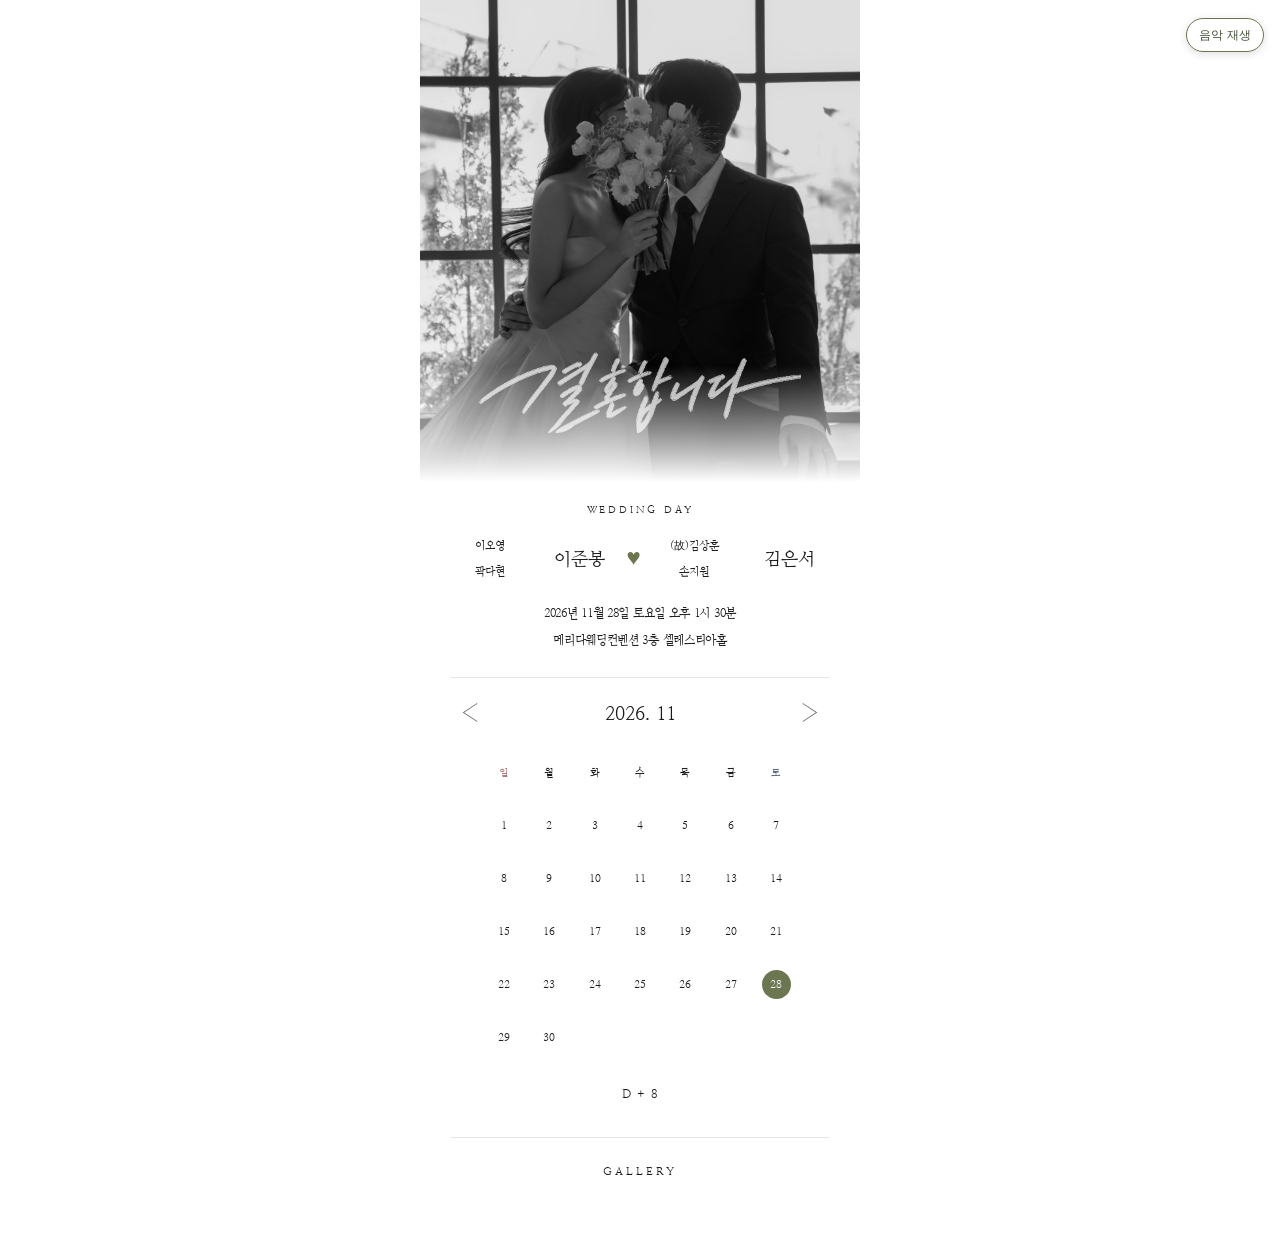
==== bride/index.html @ 36a03514 "bride: add separate company invitation bride/index.html" ====
<!DOCTYPE html>

<html lang="ko"><head><base href="../"/><meta charset="utf-8"/><meta content="width=device-width, initial-scale=1" name="viewport"/><title>이준봉 ♥ 김은서 결혼식</title><meta name="description" content="2026년 11월 28일 오후 1시 30분, 메리다웨딩컨벤션 3층 셀레스티아홀"/><meta property="og:type" content="website"/><meta property="og:locale" content="ko_KR"/><meta property="og:site_name" content="모바일 청첩장"/><meta property="og:title" content="이준봉 ♥ 김은서 결혼식"/><meta property="og:description" content="2026년 11월 28일 토요일 오후 1시 30분 · 메리다웨딩컨벤션 3층 셀레스티아홀"/><meta property="og:url" content="https://ljdalbong.github.io/wedding_qr_url/bride/"/><meta property="og:image" content="https://ljdalbong.github.io/wedding_qr_url/assets/social-cover.jpg?v=597efcd11cab"/><meta property="og:image:width" content="1200"/><meta property="og:image:height" content="630"/><meta name="twitter:card" content="summary_large_image"/><meta name="twitter:title" content="이준봉 ♥ 김은서 결혼식"/><meta name="twitter:image" content="https://ljdalbong.github.io/wedding_qr_url/assets/social-cover.jpg?v=597efcd11cab"/><style></style><link href="styles.css" rel="stylesheet"/><style> .calendar-chooser{width:100%;margin:0 auto;text-align:center}.calendar-chooser summary{list-style:none;cursor:pointer;user-select:none}.calendar-chooser summary::-webkit-details-marker{display:none}.calendar-chooser[open] summary{border-color:#999}.native-choice-panel{position:relative;z-index:5;width:min(100%,340px);margin:11px auto 0;background:#fff;border:1px solid #e9e9e9;border-radius:15px;padding:14px;box-shadow:0 8px 22px #0001}.native-choice-panel .popup-head{display:block;font-size:14px}.native-choice-panel .popup-close-hint{display:block;margin:3px 0 7px;font:10px/1.5 system-ui,sans-serif;color:#777}.native-choice-panel .calendar-choice{box-sizing:border-box}.native-choice-panel .choice-icon{flex:none}.calendar-chooser:not([open]) .native-choice-panel{display:none}</style><style>.native-choice-panel .choice-detail>summary{list-style:none;cursor:pointer}.native-choice-panel .choice-detail>summary::-webkit-details-marker{display:none}.native-choice-panel .choice-detail[open]>summary{border-color:#888}.choice-icon .brand-icon{width:23px;height:23px;display:block}.choice-expansion{text-align:left;font:12px/1.7 system-ui,sans-serif;color:#555;border:1px solid #ededed;border-radius:10px;padding:12px;margin:-1px 0 8px}.choice-expansion p{margin:0 0 10px}.event-fallback{border-left:2px solid #333;padding:6px 10px;margin:10px 0;background:#fafafa}.event-fallback p{margin:4px 0 0}.file-link{display:block;padding:10px;border:1px solid #ddd;border-radius:8px;text-decoration:none;color:#222;margin:7px 0;font-size:12px}.file-note{margin:11px 0 0;color:#777;font:10px/1.5 system-ui,sans-serif}.calendar-chooser summary{list-style:none}</style><style>.location{padding-bottom:34px}.map-outer{width:min(100%,340px);margin:15px auto 0}.map-frame{width:100%;aspect-ratio:1;position:relative;background:#f2f2f2;border:1px solid #e5e5e5;border-radius:8px;overflow:hidden}.map-frame iframe{width:100%;height:100%;border:0;position:relative;z-index:1}.map-fallback{position:absolute;inset:0;display:flex;align-items:center;justify-content:center;flex-direction:column;gap:9px;font:12px/1.5 system-ui,sans-serif;color:#555;z-index:0}.map-fallback strong{font-size:14px}.map-credit{font:9px/1.6 system-ui,sans-serif;color:#888;text-align:right;margin:4px 0 8px}.map-apps{display:flex;justify-content:space-around;gap:5px}.map-apps>a{display:flex;flex-direction:column;align-items:center;gap:7px;color:#333;text-decoration:none;min-width:74px;font-family:WeddingSerif,"Nanum Myeongjo",serif;font-size:11px;line-height:1.4;letter-spacing:0}.map-app-icon{width:45px;height:45px;border-radius:50%;border:1px solid #dcdcdc;display:grid;place-items:center;background:white;color:#222}.map-apps svg{display:block}.tmap-fallback-note{font-family:WeddingSerif,"Nanum Myeongjo",serif;font-size:10px;line-height:1.6;color:#777;margin:12px 0 0;text-align:center}.tmap-fallback-note a{color:inherit;text-decoration:underline}@media(min-width:441px){.map-outer{width:340px}}</style><style>
.gallery-section{padding:18px 0 23px;text-align:center;overflow:hidden}.gallery-section h2{font-size:11px;letter-spacing:.28em;font-weight:400;margin:0 0 17px}.gallery-area{position:relative;--gallery-slide-width:min(82%,308px)}.gallery-track{display:flex;overflow-x:auto;scroll-snap-type:x mandatory;-webkit-overflow-scrolling:touch;scrollbar-width:none;gap:12px;padding-inline:calc((100% - var(--gallery-slide-width))/2);scroll-padding-inline:calc((100% - var(--gallery-slide-width))/2);touch-action:pan-x pan-y;overscroll-behavior-x:contain;scroll-behavior:smooth}.gallery-track::-webkit-scrollbar{display:none}.gallery-slide{flex:0 0 var(--gallery-slide-width);margin:0;scroll-snap-align:center;scroll-snap-stop:always;aspect-ratio:3/4;background:#f4f4f4;overflow:hidden;border-radius:4px}.gallery-slide img{width:100%;height:100%;object-fit:cover;display:block}.gallery-nav{position:absolute;top:50%;transform:translateY(-50%);width:36px;height:36px;border:0;display:grid;place-items:center;background:#fff;border-radius:50%;box-shadow:0 1px 8px #0002;font:26px/1 Georgia,serif;color:#252525;cursor:pointer;z-index:2}.gallery-nav.prev{left:14px}.gallery-nav.next{right:14px}.gallery-nav:disabled{opacity:.35;cursor:default}.gallery-dots{display:flex;justify-content:center;gap:9px;margin:11px auto 0}.gallery-dot{width:7px;height:7px;border-radius:50%;background:#d3d3d3}.gallery-dot.is-active{background:#222}.gallery-empty{font-size:12px;color:#777}@media(max-width:360px){.gallery-area{--gallery-slide-width:min(84%,292px)}.gallery-nav{width:34px;height:34px}}
</style><style>.gallery-track{--new-width:min(82%,340px);gap:12px;padding-inline:calc((100% - var(--new-width))/2);scroll-padding-inline:calc((100% - var(--new-width))/2);scroll-snap-type:x mandatory;overscroll-behavior-x:contain;scroll-behavior:smooth}.gallery-slide{position:relative;flex:0 0 var(--new-width);scroll-snap-align:center;scroll-snap-stop:always}.gallery-arrow{position:absolute;top:50%;transform:translateY(-50%);width:38px;height:38px;background:#fff;color:#222;border-radius:50%;display:grid;place-items:center;z-index:3;box-shadow:0 2px 8px #0002;text-decoration:none;font:26px/1 Georgia,serif}.gallery-prev{left:10px}.gallery-next{right:10px}.gallery-dot{display:block}.gallery-arrow:focus-visible,.gallery-dot:focus-visible{outline:2px solid #222;outline-offset:2px}@media(max-width:360px){.gallery-track{--new-width:84%}}
.contribution{padding:19px 23px 30px;text-align:center}.contribution-toggle{display:flex;align-items:center;justify-content:center;list-style:none;min-height:43px;border:1px solid #ddd;border-radius:24px;font-size:12px;cursor:pointer}.contribution-toggle::-webkit-details-marker{display:none}.contribution-panel{margin-top:12px;border:1px solid #eee;border-radius:11px;padding:13px}.account-side h3{background:#f6f6f6;margin:8px 0;padding:8px;font-size:12px;font-weight:400}.account-row{display:flex;text-align:left;align-items:center;gap:10px;padding:10px 0;border-bottom:1px solid #eee}.account-text{flex:1;min-width:0;overflow-wrap:anywhere;display:flex;flex-direction:column;font-size:11px;gap:5px}.copy-account{font-family:inherit;border:1px solid #ddd;background:#fff;border-radius:14px;padding:7px;min-width:48px;font-size:11px}.copy-account:disabled{opacity:.35}.contribution-note{font-size:10px;color:#555;line-height:1.8}.copy-status{font-size:11px;color:#555}</style><style>
/* P13: fixed 1:1 square independent of iframe intrinsic size */
.map-outer{width:min(100%,340px);margin-inline:auto}
.map-frame{position:relative!important;width:100%!important;height:auto!important;aspect-ratio:1/1!important;min-height:0!important;max-height:none!important;overflow:hidden!important}
.map-frame iframe,.map-frame .map-fallback{position:absolute!important;inset:0!important;width:100%!important;height:100%!important}
.tmap-fallback-note{display:none!important}
/* P15: native radio-state carousel, no JavaScript required for arrow taps */
.gallery-section{overflow:hidden}.gallery-area{position:relative;overflow:hidden;width:100%;--slide-width:min(82vw,340px);--slide-gap:12px}
.gallery-track{display:flex!important;gap:var(--slide-gap)!important;overflow:visible!important;padding:0 calc((100% - var(--slide-width))/2)!important;scroll-behavior:auto!important;scroll-snap-type:none!important;transform:translateX(0);transition:transform .26s ease;will-change:transform;touch-action:pan-y}
.gallery-slide{flex:0 0 var(--slide-width)!important;width:var(--slide-width)!important;aspect-ratio:3/4;position:relative;scroll-snap-align:none!important;overflow:hidden;border-radius:4px;margin:0}
.gallery-slide img{width:100%;height:100%;display:block;object-fit:cover}
.gallery-radio{position:absolute;opacity:0;pointer-events:none;width:1px;height:1px}
#gallery-select-2:checked~.gallery-area .gallery-track{transform:translateX(calc(-1 * (var(--slide-width) + var(--slide-gap))))}
#gallery-select-3:checked~.gallery-area .gallery-track{transform:translateX(calc(-2 * (var(--slide-width) + var(--slide-gap))))}
.gallery-arrow{position:absolute!important;top:50%;transform:translateY(-50%);width:38px;height:38px;background:#fff;color:#222;border-radius:50%;display:grid;place-items:center;z-index:5;box-shadow:0 2px 8px #0002;text-decoration:none;font:26px/1 Georgia,serif;cursor:pointer;user-select:none;-webkit-tap-highlight-color:transparent}
.gallery-arrow.gallery-prev{left:9px}.gallery-arrow.gallery-next{right:9px}
.gallery-dots{display:flex;gap:9px;justify-content:center;margin:11px auto 0}
.gallery-dot{width:8px;height:8px;border-radius:50%;background:#d4d4d4;cursor:pointer;display:block}
#gallery-select-1:checked~.gallery-dots label[for="gallery-select-1"],#gallery-select-2:checked~.gallery-dots label[for="gallery-select-2"],#gallery-select-3:checked~.gallery-dots label[for="gallery-select-3"]{background:#222}
@media(max-width:360px){.gallery-area{--slide-width:84vw}.gallery-arrow{width:34px;height:34px}}
</style><style>
/* P09 calendar: no vertically compressed cells; preserve seven columns and date order. */
.calendar-section{padding:15px 9% 18px}
.calendar-grid{width:min(100%,318px);aspect-ratio:1/1;margin-inline:auto;display:grid;grid-template-columns:repeat(7,minmax(0,1fr));grid-template-rows:repeat(6,minmax(0,1fr));row-gap:0;align-items:stretch}
.calendar-grid .weekday{height:100%;display:grid;place-items:center;padding:0;font-size:10px}
.calendar-grid .day{height:100%;min-height:0;display:grid;place-items:center;font-size:11px}
.calendar-grid .wedding-date{height:29px;width:29px;min-height:29px;align-self:center;justify-self:center}
/* P13 map: use intrinsic aspect ratio of square wrapper; iframe never establishes height. */
.map-outer{width:min(100%,340px)}
.map-frame{width:100%!important;aspect-ratio:1/1!important;height:auto!important;position:relative!important;overflow:hidden!important}
.map-frame>iframe,.map-frame>.map-fallback{position:absolute!important;inset:0!important;width:100%!important;height:100%!important;box-sizing:border-box!important}
/* P15: native touch scrolling + scroll snap, not transformed radio state. */
.gallery-section{overflow:hidden}
.gallery-area{--gallery-size:min(82vw,340px);position:relative;overflow:hidden;width:100%;}
.gallery-track{display:flex!important;flex-wrap:nowrap!important;gap:12px!important;box-sizing:border-box!important;overflow-x:auto!important;overflow-y:hidden!important;scroll-snap-type:x mandatory!important;scroll-padding-inline:calc((100% - var(--gallery-size))/2)!important;padding:0 calc((100% - var(--gallery-size))/2)!important;transform:none!important;transition:none!important;scroll-behavior:smooth!important;touch-action:pan-x pan-y!important;overscroll-behavior-x:contain;-webkit-overflow-scrolling:touch;scrollbar-width:none;}
.gallery-track::-webkit-scrollbar{display:none}
.gallery-slide{flex:0 0 var(--gallery-size)!important;width:var(--gallery-size)!important;min-width:0!important;position:relative!important;aspect-ratio:3/4!important;margin:0!important;scroll-snap-align:center!important;scroll-snap-stop:always!important;overflow:hidden!important;border-radius:4px}
.gallery-slide img{display:block;width:100%;height:100%;object-fit:cover;pointer-events:none}
.gallery-arrow{position:absolute!important;top:50%!important;transform:translateY(-50%)!important;width:38px;height:38px;background:white;color:#222;border-radius:50%;display:grid;place-items:center;z-index:4;text-decoration:none;box-shadow:0 2px 8px #0003;cursor:pointer;font:26px/1 Georgia,serif;touch-action:manipulation}
.gallery-arrow.gallery-prev{left:10px!important}
.gallery-arrow.gallery-next{right:10px!important}
.gallery-dots{display:flex;justify-content:center;gap:9px;margin:11px auto 0}
.gallery-dot{display:block;width:8px;height:8px;border-radius:50%;background:#d3d3d3}
.gallery-dot.is-active{background:#222}
.gallery-radio{display:none!important}
@media(max-width:360px){.gallery-area{--gallery-size:84vw}.gallery-arrow{width:34px;height:34px}}
</style><style>
/* P15: user explicitly removed gallery arrow controls */
.gallery-arrow,.gallery-nav{display:none!important}
.gallery-track{display:flex!important;overflow-x:auto!important;overflow-y:hidden!important;scroll-snap-type:x mandatory!important;scroll-behavior:smooth!important;overscroll-behavior-x:contain;touch-action:pan-x pan-y!important;transform:none!important;transition:none!important;gap:12px!important;--gallery-width:min(82%,340px);padding-inline:calc((100% - var(--gallery-width))/2)!important;scroll-padding-inline:calc((100% - var(--gallery-width))/2)!important}
.gallery-slide{position:relative;flex:0 0 var(--gallery-width)!important;width:var(--gallery-width)!important;scroll-snap-align:center!important;scroll-snap-stop:always!important;aspect-ratio:3/4}
.gallery-slide img{width:100%;height:100%;object-fit:cover}
/* P17/18: approved gift icon, bride/groom mutually exclusive tab */
.contribution-toggle{gap:12px;font-family:WeddingSerif,"Nanum Myeongjo",serif}
.gift-icon{flex:none;display:inline-block;vertical-align:middle}
.contribution-tabs{display:flex;width:100%;border-bottom:1px solid #ededed;background:#fafafa;margin:0 0 9px}
.contribution-tab{width:50%;border:0;border-bottom:2px solid transparent;border-radius:0;background:transparent;min-height:39px;color:#777;cursor:pointer;font:12px/1.4 WeddingSerif,"Nanum Myeongjo",serif}
.contribution-tab[aria-selected="true"]{color:#222;background:#fff;border-bottom-color:#333}
.contribution-tabpanel[hidden]{display:none!important}
.contribution-tabpanel{min-width:0}
.contribution-panel{padding:12px 13px 16px}
.account-side h3{display:none}
.account-row:last-child{border-bottom:none}
.contribution-tab:focus-visible{outline:2px solid #333;outline-offset:-2px}
</style><style>
/* P18: iPhone local HTML safe — radio/label tabs, no JavaScript dependency. */
.contribution-panel .account-choice{position:absolute;width:1px;height:1px;opacity:0;clip-path:inset(50%);overflow:hidden}
.contribution-tabs .contribution-tab{display:flex;align-items:center;justify-content:center;width:50%;min-height:39px;cursor:pointer;user-select:none;-webkit-tap-highlight-color:transparent;font:12px/1.4 WeddingSerif,"Nanum Myeongjo",serif;color:#777;border-bottom:2px solid transparent}
#account-groom:checked~.contribution-tabs label[for="account-groom"],#account-bride:checked~.contribution-tabs label[for="account-bride"]{color:#222;background:#fff;border-bottom-color:#333}
.contribution-panel>.contribution-tabpanel{display:none!important}
#account-groom:checked~#panel-groom,#account-bride:checked~#panel-bride{display:block!important}
#account-groom:focus-visible~.contribution-tabs label[for="account-groom"],#account-bride:focus-visible~.contribution-tabs label[for="account-bride"]{outline:2px solid #333;outline-offset:-2px}
</style><style id="requested-layout-fix">
/* Requested account rows: bank (5 Hangul chars) | number on row 1, holder on row 2. */
.account-row .account-text{display:flex;flex-direction:column;gap:5px;flex:1;min-width:0;overflow-wrap:normal;text-align:left}
.account-row .account-first-line{display:flex;align-items:baseline;gap:9px;min-width:0;width:100%;font-size:11px;line-height:1.6}
.account-row .account-bank{display:inline-block;flex:0 0 5em;min-width:5em;max-width:5em;white-space:nowrap;overflow:hidden;text-overflow:ellipsis}
.account-row .account-separator{flex:0 0 auto;color:#c9c9c9}
.account-row .account-number{flex:1;min-width:0;overflow-wrap:anywhere;letter-spacing:0}
.account-row .account-holder{display:block;font-size:11px;line-height:1.6;color:#555}
.account-row .copy-account{flex:0 0 auto;align-self:center}
.map-credit{display:none!important}
</style><style id="spacing-rhythm-v1">
/* P20: unified whitespace rhythm — approved proportions retained. */
:root{--gap-line:8px;--gap-item:14px;--gap-block:24px;--gap-section:32px}
/* Important: keep cover crop, lettering, and square calendar/map geometry unchanged. */
.intro{padding-top:22px!important;padding-bottom:26px!important}
.intro .eyebrow{margin-bottom:18px!important}
.intro .names{margin-bottom:17px!important}
.intro .event-line,.intro .hall-line{line-height:1.85!important}
.intro .hall-line{margin-top:5px!important}
.calendar-section{padding-top:23px!important;padding-bottom:28px!important}
.calendar-section .month{margin-bottom:21px!important}
/* Keep the calendar-grid square, only change its surrounding whitespace. */
.calendar-grid{aspect-ratio:1 / 1!important}
.calendar-chooser{margin-top:21px!important}
.calendar-chooser>.secondary,.calendar-chooser>summary.secondary{margin-top:20px!important}
.calendar-chooser .native-choice-panel{margin-top:14px!important;padding-top:16px!important;padding-bottom:17px!important}
.calendar-choice{margin-bottom:9px!important}
.dday{margin-top:23px!important;margin-bottom:8px!important}
.location{padding-top:28px!important;padding-bottom:38px!important}
.location h2{margin-top:0!important;margin-bottom:19px!important}
.location>p{margin-top:0!important;margin-bottom:9px!important}
.location address{line-height:1.85!important}
.location .map-outer{margin-top:23px!important}
/* Do not alter the map width, height, aspect ratio or iframe fit. */
.location .map-credit{margin-top:7px!important;margin-bottom:13px!important}
.location .map-apps{margin-top:16px!important}
.location .map-apps>a{gap:11px!important}
.gallery-section{padding-top:27px!important;padding-bottom:33px!important}
.gallery-section h2{margin-bottom:23px!important}
.gallery-dots{margin-top:17px!important}
.contribution{padding-top:28px!important;padding-bottom:38px!important}
.contribution-toggle{min-height:49px!important}
.contribution-panel{margin-top:18px!important;padding:18px 16px 19px!important}
.contribution-tabs{margin-bottom:16px!important}
.contribution-tabs .contribution-tab{min-height:45px!important}
.account-row{padding-top:16px!important;padding-bottom:16px!important;gap:14px!important}
.account-row .account-text{gap:9px!important}
.account-row .account-first-line{line-height:1.8!important}
.account-row .account-holder{line-height:1.8!important}
.contribution-note{margin-top:20px!important;line-height:2!important}
@media(max-width:359px){.intro{padding-inline:8px!important}.calendar-section{padding-inline:8%!important}.account-row{gap:8px!important}}
</style><style>.map-external-fallback{display:inline-block;font:inherit;color:#444;text-underline-offset:3px}.map-fallback{font-family:WeddingSerif,"Nanum Myeongjo",serif}</style><script defer src="bride/gallery-dynamic.js"></script><script defer src="cover-photo.js"></script><link rel="stylesheet" href="bgm.css"/><script defer src="bgm.js"></script><style id="family-names-layout-v2">
/* 이름 영역 전용: 기존 표지·갤러리·음악 등 공통 요소에는 영향을 주지 않습니다. */
.intro .family-names{display:grid;grid-template-columns:minmax(0,1fr) minmax(0,1fr) 18px minmax(0,1.15fr) minmax(0,1fr);grid-template-rows:52px;column-gap:2px;align-items:center;max-width:390px;width:100%;margin:0 auto 17px!important;padding:0 2px;color:inherit;font-family:WeddingSerif,"Nanum Myeongjo",serif;white-space:nowrap}
 /* 부모님 성함만 두 행으로 표시하며 양쪽 부모의 행 높이를 동일하게 맞춥니다. */
.intro .family-names .family-parents{display:grid;grid-template-columns:minmax(0,1fr);grid-template-rows:26px 26px;align-items:center;justify-items:center;min-width:0;height:52px;font-size:11px;line-height:1.3;letter-spacing:0}
 /* 신랑·신부 이름은 관계 문구 없이 부모님 두 행의 정확한 세로 중앙에 둡니다. */
.intro .family-names .family-person{display:flex;justify-content:center;align-items:center;min-width:0;height:52px}
.intro .family-names .family-person-name{display:block;font-size:18px;font-weight:400;line-height:1.25;letter-spacing:0}
.intro .family-names .family-heart{display:flex!important;justify-content:center;align-items:center;width:100%;height:52px;padding:0!important;font-size:16px;letter-spacing:0}
 /* 좁은 모바일에서도 행 정렬은 유지하고 글자 크기만 축소합니다. */
@media(max-width:360px){.intro .family-names{grid-template-columns:minmax(0,1fr) minmax(0,1fr) 16px minmax(0,1.15fr) minmax(0,1fr);column-gap:1px}.intro .family-names .family-parents{font-size:10px}.intro .family-names .family-person-name{font-size:16px}.intro .family-names .family-heart{font-size:14px}}
</style></head><body><audio id="wedding-bgm" src="assets/audio/wedding-bgm.mp3" preload="none" loop></audio><button id="bgm-toggle" class="bgm-toggle" type="button" aria-label="배경음악 재생" aria-pressed="false">음악 재생</button><main class="page"><section aria-label="결혼식 표지" class="cover"><img alt="표지 사진" class="cover-photo" src="assets/cover1.JPG" style="visibility:hidden"/><img alt="결혼합니다" class="lettering" src="assets/lettering.png"/></section><section class="intro"><p class="eyebrow">WEDDING DAY</p><div class="family-names" aria-label="이오영 곽다현, 이준봉, 고 김상훈 손지원, 김은서"><span class="family-parents"><span>이오영</span><span>곽다현</span></span><span class="family-person"><span class="family-person-name">이준봉</span></span><span aria-hidden="true" class="heart family-heart">♥</span><span class="family-parents"><span>(故)김상훈</span><span>손지원</span></span><span class="family-person"><span class="family-person-name">김은서</span></span></div><p class="event-line"><time datetime="2026-11-28T13:30">2026년 11월 28일 토요일 오후 1시 30분</time></p><p class="hall-line">메리다웨딩컨벤션 3층 셀레스티아홀</p></section><div class="rule"></div><section aria-label="2026년 11월 달력" class="calendar-section"><p class="month"><span aria-hidden="true" class="arrow">‹</span><span>2026. 11</span><span aria-hidden="true" class="arrow">›</span></p><div class="calendar-grid"><span class="weekday">일</span><span class="weekday">월</span><span class="weekday">화</span><span class="weekday">수</span><span class="weekday">목</span><span class="weekday">금</span><span class="weekday">토</span><span class="day">1</span><span class="day">2</span><span class="day">3</span><span class="day">4</span><span class="day">5</span><span class="day">6</span><span class="day">7</span><span class="day">8</span><span class="day">9</span><span class="day">10</span><span class="day">11</span><span class="day">12</span><span class="day">13</span><span class="day">14</span><span class="day">15</span><span class="day">16</span><span class="day">17</span><span class="day">18</span><span class="day">19</span><span class="day">20</span><span class="day">21</span><span class="day">22</span><span class="day">23</span><span class="day">24</span><span class="day">25</span><span class="day">26</span><span class="day">27</span><span aria-label="11월 28일 예식일" class="day wedding-date">28</span><span class="day">29</span><span class="day">30</span><span aria-hidden="true" class="day empty"></span><span aria-hidden="true" class="day empty"></span><span aria-hidden="true" class="day empty"></span><span aria-hidden="true" class="day empty"></span><span aria-hidden="true" class="day empty"></span></div><p class="dday" data-target="2026-11-28" id="dday"><strong>D - 35</strong></p></section><div class="rule"></div><section aria-labelledby="gallery-heading" class="gallery-section"><h2 id="gallery-heading">GALLERY</h2><div class="gallery-area"><div aria-label="사진 갤러리, 좌우로 넘겨 한 장씩 이동" class="gallery-track" id="gallery-track" tabindex="0"></div></div><div aria-label="갤러리 사진 위치" class="gallery-dots" id="gallery-dots"></div></section></main><script id="wedding-data" type="application/json">{"groom": "이준봉", "bride": "김은서", "date": "2026-11-28", "time": "13:30", "venue": "메리다웨딩컨벤션", "hall": "3층 셀레스티아홀", "address": "충청북도 청주시 청원구 충청대로 400"}</script><script>
(function(){
 try { var e=document.getElementById('dday');if(!e)return;var t=e.getAttribute('data-target');var now=new Date();var parts=new Intl.DateTimeFormat('en-CA',{timeZone:'Asia/Seoul',year:'numeric',month:'2-digit',day:'2-digit'}).formatToParts(now);var o={};parts.forEach(function(p){o[p.type]=p.value});var today=Date.UTC(+o.year,+o.month-1,+o.day);var x=t.split('-');var target=Date.UTC(+x[0],+x[1]-1,+x[2]);var n=Math.round((target-today)/86400000);e.textContent=n>0?'D - '+n:n===0?'D - DAY':'D + '+Math.abs(n); }catch(e){}
})();
</script><script>/* 기존 3장 고정 갤러리 점 동기화는 동적 갤러리 스크립트로 대체. */</script></body></html>
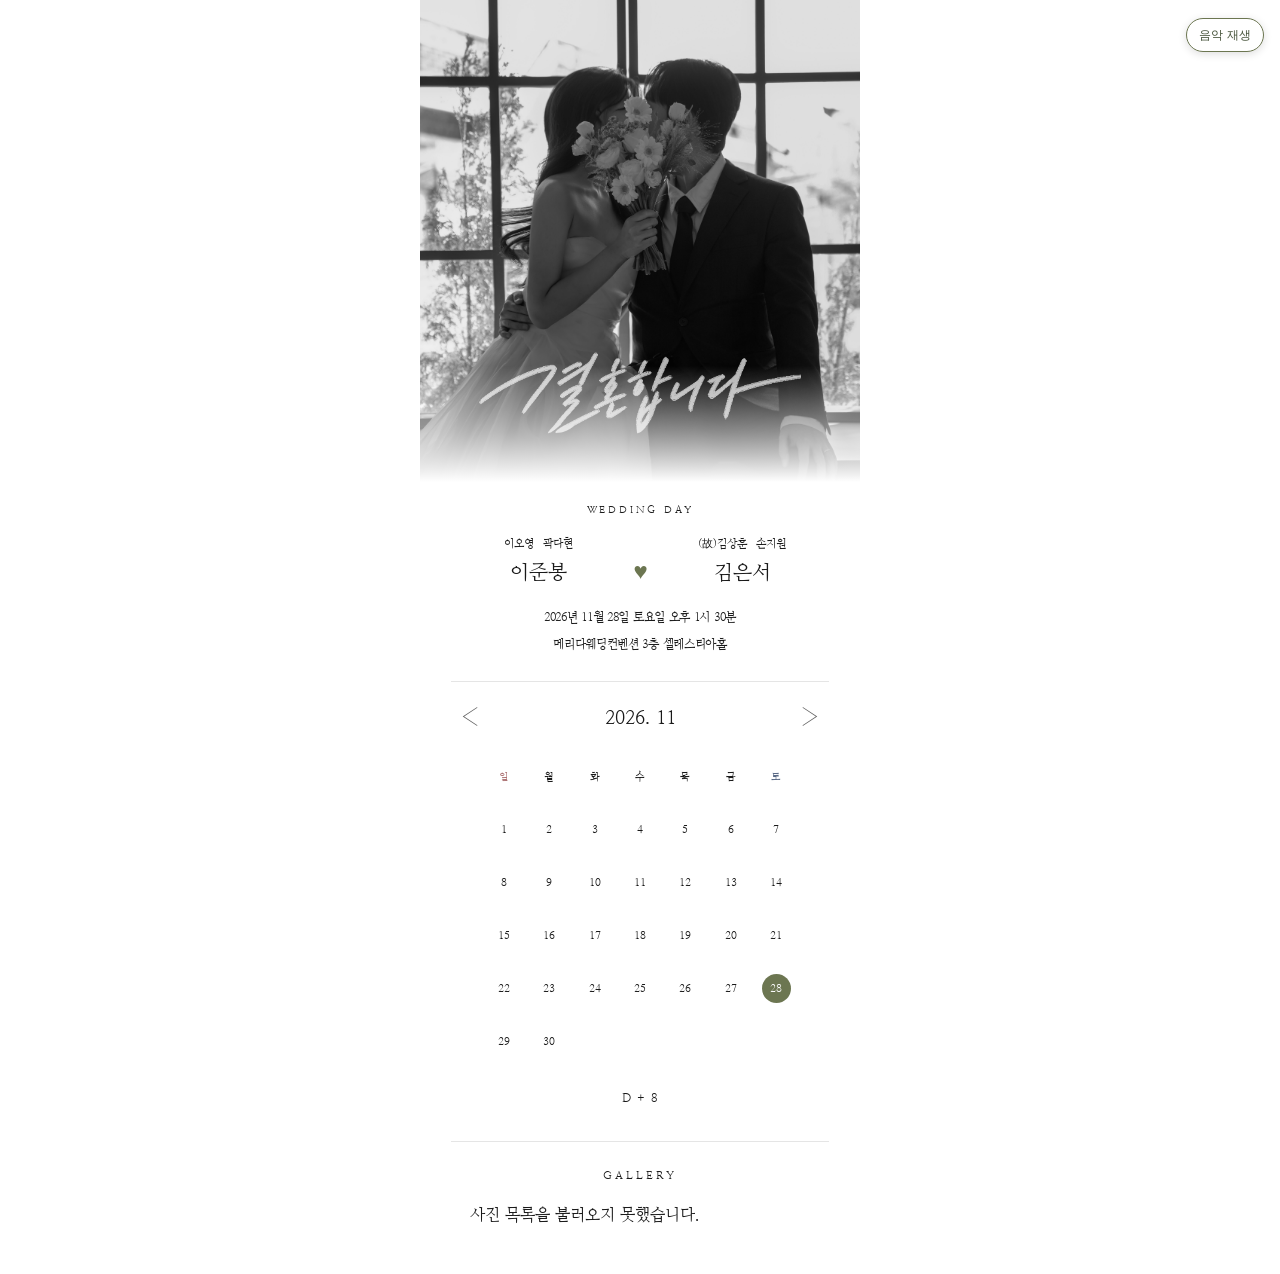
==== commit 69310b61: "bride: place parents names above groom and bride" ====
--- a/bride/index.html
+++ b/bride/index.html
@@ -127,17 +127,19 @@
 .contribution-note{margin-top:20px!important;line-height:2!important}
 @media(max-width:359px){.intro{padding-inline:8px!important}.calendar-section{padding-inline:8%!important}.account-row{gap:8px!important}}
 </style><style>.map-external-fallback{display:inline-block;font:inherit;color:#444;text-underline-offset:3px}.map-fallback{font-family:WeddingSerif,"Nanum Myeongjo",serif}</style><script defer src="bride/gallery-dynamic.js"></script><script defer src="cover-photo.js"></script><link rel="stylesheet" href="bgm.css"/><script defer src="bgm.js"></script><style id="family-names-layout-v2">
-/* 이름 영역 전용: 기존 표지·갤러리·음악 등 공통 요소에는 영향을 주지 않습니다. */
-.intro .family-names{display:grid;grid-template-columns:minmax(0,1fr) minmax(0,1fr) 18px minmax(0,1.15fr) minmax(0,1fr);grid-template-rows:52px;column-gap:2px;align-items:center;max-width:390px;width:100%;margin:0 auto 17px!important;padding:0 2px;color:inherit;font-family:WeddingSerif,"Nanum Myeongjo",serif;white-space:nowrap}
- /* 부모님 성함만 두 행으로 표시하며 양쪽 부모의 행 높이를 동일하게 맞춥니다. */
-.intro .family-names .family-parents{display:grid;grid-template-columns:minmax(0,1fr);grid-template-rows:26px 26px;align-items:center;justify-items:center;min-width:0;height:52px;font-size:11px;line-height:1.3;letter-spacing:0}
- /* 신랑·신부 이름은 관계 문구 없이 부모님 두 행의 정확한 세로 중앙에 둡니다. */
-.intro .family-names .family-person{display:flex;justify-content:center;align-items:center;min-width:0;height:52px}
-.intro .family-names .family-person-name{display:block;font-size:18px;font-weight:400;line-height:1.25;letter-spacing:0}
-.intro .family-names .family-heart{display:flex!important;justify-content:center;align-items:center;width:100%;height:52px;padding:0!important;font-size:16px;letter-spacing:0}
- /* 좁은 모바일에서도 행 정렬은 유지하고 글자 크기만 축소합니다. */
-@media(max-width:360px){.intro .family-names{grid-template-columns:minmax(0,1fr) minmax(0,1fr) 16px minmax(0,1.15fr) minmax(0,1fr);column-gap:1px}.intro .family-names .family-parents{font-size:10px}.intro .family-names .family-person-name{font-size:16px}.intro .family-names .family-heart{font-size:14px}}
-</style></head><body><audio id="wedding-bgm" src="assets/audio/wedding-bgm.mp3" preload="none" loop></audio><button id="bgm-toggle" class="bgm-toggle" type="button" aria-label="배경음악 재생" aria-pressed="false">음악 재생</button><main class="page"><section aria-label="결혼식 표지" class="cover"><img alt="표지 사진" class="cover-photo" src="assets/cover1.JPG" style="visibility:hidden"/><img alt="결혼합니다" class="lettering" src="assets/lettering.png"/></section><section class="intro"><p class="eyebrow">WEDDING DAY</p><div class="family-names" aria-label="이오영 곽다현, 이준봉, 고 김상훈 손지원, 김은서"><span class="family-parents"><span>이오영</span><span>곽다현</span></span><span class="family-person"><span class="family-person-name">이준봉</span></span><span aria-hidden="true" class="heart family-heart">♥</span><span class="family-parents"><span>(故)김상훈</span><span>손지원</span></span><span class="family-person"><span class="family-person-name">김은서</span></span></div><p class="event-line"><time datetime="2026-11-28T13:30">2026년 11월 28일 토요일 오후 1시 30분</time></p><p class="hall-line">메리다웨딩컨벤션 3층 셀레스티아홀</p></section><div class="rule"></div><section aria-label="2026년 11월 달력" class="calendar-section"><p class="month"><span aria-hidden="true" class="arrow">‹</span><span>2026. 11</span><span aria-hidden="true" class="arrow">›</span></p><div class="calendar-grid"><span class="weekday">일</span><span class="weekday">월</span><span class="weekday">화</span><span class="weekday">수</span><span class="weekday">목</span><span class="weekday">금</span><span class="weekday">토</span><span class="day">1</span><span class="day">2</span><span class="day">3</span><span class="day">4</span><span class="day">5</span><span class="day">6</span><span class="day">7</span><span class="day">8</span><span class="day">9</span><span class="day">10</span><span class="day">11</span><span class="day">12</span><span class="day">13</span><span class="day">14</span><span class="day">15</span><span class="day">16</span><span class="day">17</span><span class="day">18</span><span class="day">19</span><span class="day">20</span><span class="day">21</span><span class="day">22</span><span class="day">23</span><span class="day">24</span><span class="day">25</span><span class="day">26</span><span class="day">27</span><span aria-label="11월 28일 예식일" class="day wedding-date">28</span><span class="day">29</span><span class="day">30</span><span aria-hidden="true" class="day empty"></span><span aria-hidden="true" class="day empty"></span><span aria-hidden="true" class="day empty"></span><span aria-hidden="true" class="day empty"></span><span aria-hidden="true" class="day empty"></span></div><p class="dday" data-target="2026-11-28" id="dday"><strong>D - 35</strong></p></section><div class="rule"></div><section aria-labelledby="gallery-heading" class="gallery-section"><h2 id="gallery-heading">GALLERY</h2><div class="gallery-area"><div aria-label="사진 갤러리, 좌우로 넘겨 한 장씩 이동" class="gallery-track" id="gallery-track" tabindex="0"></div></div><div aria-label="갤러리 사진 위치" class="gallery-dots" id="gallery-dots"></div></section></main><script id="wedding-data" type="application/json">{"groom": "이준봉", "bride": "김은서", "date": "2026-11-28", "time": "13:30", "venue": "메리다웨딩컨벤션", "hall": "3층 셀레스티아홀", "address": "충청북도 청주시 청원구 충청대로 400"}</script><script>
+/* 신부 측 전용: 부모님 성함은 각 신랑·신부 이름 바로 윗행에 가로로 나란히 배치합니다. */
+.intro .family-names{display:grid!important;grid-template-columns:minmax(0,1fr) 22px minmax(0,1fr);column-gap:6px;align-items:center;max-width:390px;width:100%;margin:0 auto 17px!important;padding:0 8px;color:inherit;font-family:WeddingSerif,"Nanum Myeongjo",serif}
+ /* 신랑 측과 신부 측 모두 동일한 부모행·이름행 높이를 사용합니다. */
+.intro .family-names .family-side{display:grid;grid-template-rows:24px 32px;align-items:center;justify-items:center;min-width:0}
+ /* 부모님 성함 2개는 한 줄에 표시하되, 작은 화면에서도 줄을 나누지 않습니다. */
+.intro .family-names .family-parents{display:flex!important;flex-direction:row!important;align-items:center;justify-content:center;gap:9px;min-width:0;white-space:nowrap;font-size:11px;line-height:1.35;letter-spacing:0}
+ /* 이름은 부모 성함 바로 아래 중앙에 정렬합니다. */
+.intro .family-names .family-person-name{display:block;font-size:20px;font-weight:400;line-height:1.3;letter-spacing:0}
+ /* 하트는 신랑·신부 이름행 높이에 맞춥니다. */
+.intro .family-names .family-heart{display:flex!important;align-items:center;justify-content:center;align-self:end;height:32px;padding:0!important;font-size:16px;letter-spacing:0}
+ /* 작은 모바일 화면에서도 부모 성함의 가로 넘침을 막습니다. */
+@media(max-width:360px){.intro .family-names{grid-template-columns:minmax(0,1fr) 18px minmax(0,1fr);column-gap:3px;padding:0 3px}.intro .family-names .family-parents{gap:5px;font-size:10px}.intro .family-names .family-person-name{font-size:18px}.intro .family-names .family-heart{font-size:14px}}
+</style></head><body><audio id="wedding-bgm" src="assets/audio/wedding-bgm.mp3" preload="none" loop></audio><button id="bgm-toggle" class="bgm-toggle" type="button" aria-label="배경음악 재생" aria-pressed="false">음악 재생</button><main class="page"><section aria-label="결혼식 표지" class="cover"><img alt="표지 사진" class="cover-photo" src="assets/cover1.JPG" style="visibility:hidden"/><img alt="결혼합니다" class="lettering" src="assets/lettering.png"/></section><section class="intro"><p class="eyebrow">WEDDING DAY</p><div class="family-names" aria-label="이오영 곽다현의 이준봉, 고 김상훈 손지원의 김은서"><div class="family-side"><div class="family-parents"><span>이오영</span><span>곽다현</span></div><span class="family-person-name">이준봉</span></div><span aria-hidden="true" class="heart family-heart">♥</span><div class="family-side"><div class="family-parents"><span>(故)김상훈</span><span>손지원</span></div><span class="family-person-name">김은서</span></div></div><p class="event-line"><time datetime="2026-11-28T13:30">2026년 11월 28일 토요일 오후 1시 30분</time></p><p class="hall-line">메리다웨딩컨벤션 3층 셀레스티아홀</p></section><div class="rule"></div><section aria-label="2026년 11월 달력" class="calendar-section"><p class="month"><span aria-hidden="true" class="arrow">‹</span><span>2026. 11</span><span aria-hidden="true" class="arrow">›</span></p><div class="calendar-grid"><span class="weekday">일</span><span class="weekday">월</span><span class="weekday">화</span><span class="weekday">수</span><span class="weekday">목</span><span class="weekday">금</span><span class="weekday">토</span><span class="day">1</span><span class="day">2</span><span class="day">3</span><span class="day">4</span><span class="day">5</span><span class="day">6</span><span class="day">7</span><span class="day">8</span><span class="day">9</span><span class="day">10</span><span class="day">11</span><span class="day">12</span><span class="day">13</span><span class="day">14</span><span class="day">15</span><span class="day">16</span><span class="day">17</span><span class="day">18</span><span class="day">19</span><span class="day">20</span><span class="day">21</span><span class="day">22</span><span class="day">23</span><span class="day">24</span><span class="day">25</span><span class="day">26</span><span class="day">27</span><span aria-label="11월 28일 예식일" class="day wedding-date">28</span><span class="day">29</span><span class="day">30</span><span aria-hidden="true" class="day empty"></span><span aria-hidden="true" class="day empty"></span><span aria-hidden="true" class="day empty"></span><span aria-hidden="true" class="day empty"></span><span aria-hidden="true" class="day empty"></span></div><p class="dday" data-target="2026-11-28" id="dday"><strong>D - 35</strong></p></section><div class="rule"></div><section aria-labelledby="gallery-heading" class="gallery-section"><h2 id="gallery-heading">GALLERY</h2><div class="gallery-area"><div aria-label="사진 갤러리, 좌우로 넘겨 한 장씩 이동" class="gallery-track" id="gallery-track" tabindex="0"></div></div><div aria-label="갤러리 사진 위치" class="gallery-dots" id="gallery-dots"></div></section></main><script id="wedding-data" type="application/json">{"groom": "이준봉", "bride": "김은서", "date": "2026-11-28", "time": "13:30", "venue": "메리다웨딩컨벤션", "hall": "3층 셀레스티아홀", "address": "충청북도 청주시 청원구 충청대로 400"}</script><script>
 (function(){
  try { var e=document.getElementById('dday');if(!e)return;var t=e.getAttribute('data-target');var now=new Date();var parts=new Intl.DateTimeFormat('en-CA',{timeZone:'Asia/Seoul',year:'numeric',month:'2-digit',day:'2-digit'}).formatToParts(now);var o={};parts.forEach(function(p){o[p.type]=p.value});var today=Date.UTC(+o.year,+o.month-1,+o.day);var x=t.split('-');var target=Date.UTC(+x[0],+x[1]-1,+x[2]);var n=Math.round((target-today)/86400000);e.textContent=n>0?'D - '+n:n===0?'D - DAY':'D + '+Math.abs(n); }catch(e){}
 })();
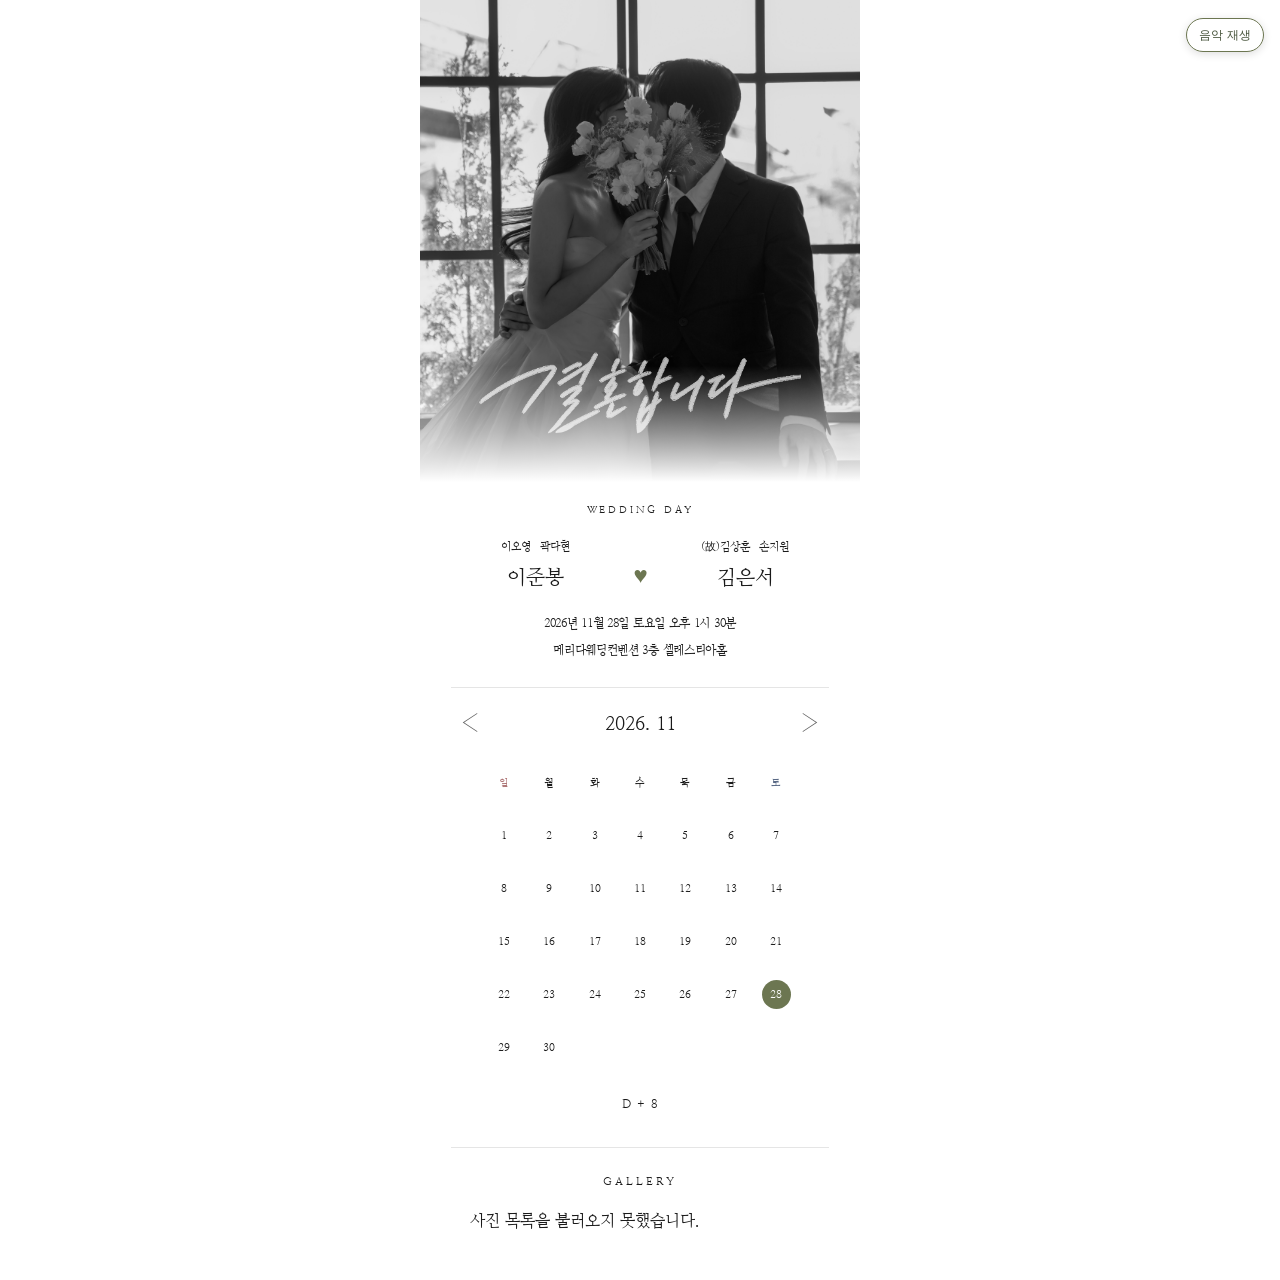
==== commit 6a479ade: "bride: enforce parents on top row and couple with heart on second row" ====
--- a/bride/index.html
+++ b/bride/index.html
@@ -127,19 +127,74 @@
 .contribution-note{margin-top:20px!important;line-height:2!important}
 @media(max-width:359px){.intro{padding-inline:8px!important}.calendar-section{padding-inline:8%!important}.account-row{gap:8px!important}}
 </style><style>.map-external-fallback{display:inline-block;font:inherit;color:#444;text-underline-offset:3px}.map-fallback{font-family:WeddingSerif,"Nanum Myeongjo",serif}</style><script defer src="bride/gallery-dynamic.js"></script><script defer src="cover-photo.js"></script><link rel="stylesheet" href="bgm.css"/><script defer src="bgm.js"></script><style id="family-names-layout-v2">
-/* 신부 측 전용: 부모님 성함은 각 신랑·신부 이름 바로 윗행에 가로로 나란히 배치합니다. */
-.intro .family-names{display:grid!important;grid-template-columns:minmax(0,1fr) 22px minmax(0,1fr);column-gap:6px;align-items:center;max-width:390px;width:100%;margin:0 auto 17px!important;padding:0 8px;color:inherit;font-family:WeddingSerif,"Nanum Myeongjo",serif}
- /* 신랑 측과 신부 측 모두 동일한 부모행·이름행 높이를 사용합니다. */
-.intro .family-names .family-side{display:grid;grid-template-rows:24px 32px;align-items:center;justify-items:center;min-width:0}
- /* 부모님 성함 2개는 한 줄에 표시하되, 작은 화면에서도 줄을 나누지 않습니다. */
-.intro .family-names .family-parents{display:flex!important;flex-direction:row!important;align-items:center;justify-content:center;gap:9px;min-width:0;white-space:nowrap;font-size:11px;line-height:1.35;letter-spacing:0}
- /* 이름은 부모 성함 바로 아래 중앙에 정렬합니다. */
-.intro .family-names .family-person-name{display:block;font-size:20px;font-weight:400;line-height:1.3;letter-spacing:0}
- /* 하트는 신랑·신부 이름행 높이에 맞춥니다. */
-.intro .family-names .family-heart{display:flex!important;align-items:center;justify-content:center;align-self:end;height:32px;padding:0!important;font-size:16px;letter-spacing:0}
- /* 작은 모바일 화면에서도 부모 성함의 가로 넘침을 막습니다. */
-@media(max-width:360px){.intro .family-names{grid-template-columns:minmax(0,1fr) 18px minmax(0,1fr);column-gap:3px;padding:0 3px}.intro .family-names .family-parents{gap:5px;font-size:10px}.intro .family-names .family-person-name{font-size:18px}.intro .family-names .family-heart{font-size:14px}}
-</style></head><body><audio id="wedding-bgm" src="assets/audio/wedding-bgm.mp3" preload="none" loop></audio><button id="bgm-toggle" class="bgm-toggle" type="button" aria-label="배경음악 재생" aria-pressed="false">음악 재생</button><main class="page"><section aria-label="결혼식 표지" class="cover"><img alt="표지 사진" class="cover-photo" src="assets/cover1.JPG" style="visibility:hidden"/><img alt="결혼합니다" class="lettering" src="assets/lettering.png"/></section><section class="intro"><p class="eyebrow">WEDDING DAY</p><div class="family-names" aria-label="이오영 곽다현의 이준봉, 고 김상훈 손지원의 김은서"><div class="family-side"><div class="family-parents"><span>이오영</span><span>곽다현</span></div><span class="family-person-name">이준봉</span></div><span aria-hidden="true" class="heart family-heart">♥</span><div class="family-side"><div class="family-parents"><span>(故)김상훈</span><span>손지원</span></div><span class="family-person-name">김은서</span></div></div><p class="event-line"><time datetime="2026-11-28T13:30">2026년 11월 28일 토요일 오후 1시 30분</time></p><p class="hall-line">메리다웨딩컨벤션 3층 셀레스티아홀</p></section><div class="rule"></div><section aria-label="2026년 11월 달력" class="calendar-section"><p class="month"><span aria-hidden="true" class="arrow">‹</span><span>2026. 11</span><span aria-hidden="true" class="arrow">›</span></p><div class="calendar-grid"><span class="weekday">일</span><span class="weekday">월</span><span class="weekday">화</span><span class="weekday">수</span><span class="weekday">목</span><span class="weekday">금</span><span class="weekday">토</span><span class="day">1</span><span class="day">2</span><span class="day">3</span><span class="day">4</span><span class="day">5</span><span class="day">6</span><span class="day">7</span><span class="day">8</span><span class="day">9</span><span class="day">10</span><span class="day">11</span><span class="day">12</span><span class="day">13</span><span class="day">14</span><span class="day">15</span><span class="day">16</span><span class="day">17</span><span class="day">18</span><span class="day">19</span><span class="day">20</span><span class="day">21</span><span class="day">22</span><span class="day">23</span><span class="day">24</span><span class="day">25</span><span class="day">26</span><span class="day">27</span><span aria-label="11월 28일 예식일" class="day wedding-date">28</span><span class="day">29</span><span class="day">30</span><span aria-hidden="true" class="day empty"></span><span aria-hidden="true" class="day empty"></span><span aria-hidden="true" class="day empty"></span><span aria-hidden="true" class="day empty"></span><span aria-hidden="true" class="day empty"></span></div><p class="dday" data-target="2026-11-28" id="dday"><strong>D - 35</strong></p></section><div class="rule"></div><section aria-labelledby="gallery-heading" class="gallery-section"><h2 id="gallery-heading">GALLERY</h2><div class="gallery-area"><div aria-label="사진 갤러리, 좌우로 넘겨 한 장씩 이동" class="gallery-track" id="gallery-track" tabindex="0"></div></div><div aria-label="갤러리 사진 위치" class="gallery-dots" id="gallery-dots"></div></section></main><script id="wedding-data" type="application/json">{"groom": "이준봉", "bride": "김은서", "date": "2026-11-28", "time": "13:30", "venue": "메리다웨딩컨벤션", "hall": "3층 셀레스티아홀", "address": "충청북도 청주시 청원구 충청대로 400"}</script><script>
+/* 신부용 청첩장 이름 블록은 정확히 3열 × 2행입니다. 첫째 행 부모님, 둘째 행 신랑/하트/신부입니다. */
+.intro .family-names{
+  display:grid!important;
+  grid-template-columns:minmax(0,1fr) 30px minmax(0,1fr)!important;
+  grid-template-rows:28px 34px!important;
+  column-gap:5px;
+  row-gap:0;
+  align-items:center;
+  justify-items:center;
+  width:100%;
+  max-width:390px;
+  margin:0 auto 17px!important;
+  padding:0 5px;
+  font-family:WeddingSerif,"Nanum Myeongjo",serif;
+  color:inherit;
+}
+/* 좌측 부모님은 첫째 행 첫째 열입니다. */
+.intro .family-names .family-groom-parents{grid-column:1!important;grid-row:1!important}
+/* 우측 부모님은 첫째 행 셋째 열입니다. */
+.intro .family-names .family-bride-parents{grid-column:3!important;grid-row:1!important}
+/* 부모님 두 분의 이름은 한 줄에 함께 표시합니다. */
+.intro .family-names .family-parents{
+  display:flex!important;
+  flex-direction:row!important;
+  justify-content:center;
+  align-items:center;
+  gap:9px;
+  min-width:0;
+  width:100%;
+  white-space:nowrap;
+  font-size:11px;
+  font-weight:400;
+  letter-spacing:0;
+  line-height:1.4;
+}
+/* 신랑과 신부는 각각 부모님 바로 아래 둘째 행에 둡니다. */
+.intro .family-names .family-groom-name{grid-column:1!important;grid-row:2!important}
+.intro .family-names .family-bride-name{grid-column:3!important;grid-row:2!important}
+.intro .family-names .family-person-name{
+  display:block!important;
+  font-size:20px;
+  font-weight:400;
+  line-height:1.3;
+  letter-spacing:0;
+  white-space:nowrap;
+}
+/* 하트는 둘째 행의 정중앙에 놓아 부모님 행에는 나타나지 않도록 합니다. */
+.intro .family-names .family-heart{
+  grid-column:2!important;
+  grid-row:2!important;
+  display:block!important;
+  align-self:center!important;
+  justify-self:center!important;
+  width:auto!important;
+  height:auto!important;
+  padding:0!important;
+  font-size:16px;
+  line-height:1.3;
+  letter-spacing:0;
+}
+/* 좁은 화면은 2행 구조를 유지한 채 글자만 조정합니다. */
+@media(max-width:360px){
+ .intro .family-names{grid-template-columns:minmax(0,1fr) 24px minmax(0,1fr)!important;column-gap:3px;padding:0 2px}
+ .intro .family-names .family-parents{gap:5px;font-size:10px}
+ .intro .family-names .family-person-name{font-size:18px}
+ .intro .family-names .family-heart{font-size:14px}
+}
+</style></head><body><audio id="wedding-bgm" src="assets/audio/wedding-bgm.mp3" preload="none" loop></audio><button id="bgm-toggle" class="bgm-toggle" type="button" aria-label="배경음악 재생" aria-pressed="false">음악 재생</button><main class="page"><section aria-label="결혼식 표지" class="cover"><img alt="표지 사진" class="cover-photo" src="assets/cover1.JPG" style="visibility:hidden"/><img alt="결혼합니다" class="lettering" src="assets/lettering.png"/></section><section class="intro"><p class="eyebrow">WEDDING DAY</p><div class="family-names" aria-label="이오영 곽다현, 이준봉, 고 김상훈 손지원, 김은서"><div class="family-parents family-groom-parents"><span>이오영</span><span>곽다현</span></div><div class="family-parents family-bride-parents"><span>(故)김상훈</span><span>손지원</span></div><span class="family-person-name family-groom-name">이준봉</span><span aria-hidden="true" class="heart family-heart">♥</span><span class="family-person-name family-bride-name">김은서</span></div><p class="event-line"><time datetime="2026-11-28T13:30">2026년 11월 28일 토요일 오후 1시 30분</time></p><p class="hall-line">메리다웨딩컨벤션 3층 셀레스티아홀</p></section><div class="rule"></div><section aria-label="2026년 11월 달력" class="calendar-section"><p class="month"><span aria-hidden="true" class="arrow">‹</span><span>2026. 11</span><span aria-hidden="true" class="arrow">›</span></p><div class="calendar-grid"><span class="weekday">일</span><span class="weekday">월</span><span class="weekday">화</span><span class="weekday">수</span><span class="weekday">목</span><span class="weekday">금</span><span class="weekday">토</span><span class="day">1</span><span class="day">2</span><span class="day">3</span><span class="day">4</span><span class="day">5</span><span class="day">6</span><span class="day">7</span><span class="day">8</span><span class="day">9</span><span class="day">10</span><span class="day">11</span><span class="day">12</span><span class="day">13</span><span class="day">14</span><span class="day">15</span><span class="day">16</span><span class="day">17</span><span class="day">18</span><span class="day">19</span><span class="day">20</span><span class="day">21</span><span class="day">22</span><span class="day">23</span><span class="day">24</span><span class="day">25</span><span class="day">26</span><span class="day">27</span><span aria-label="11월 28일 예식일" class="day wedding-date">28</span><span class="day">29</span><span class="day">30</span><span aria-hidden="true" class="day empty"></span><span aria-hidden="true" class="day empty"></span><span aria-hidden="true" class="day empty"></span><span aria-hidden="true" class="day empty"></span><span aria-hidden="true" class="day empty"></span></div><p class="dday" data-target="2026-11-28" id="dday"><strong>D - 35</strong></p></section><div class="rule"></div><section aria-labelledby="gallery-heading" class="gallery-section"><h2 id="gallery-heading">GALLERY</h2><div class="gallery-area"><div aria-label="사진 갤러리, 좌우로 넘겨 한 장씩 이동" class="gallery-track" id="gallery-track" tabindex="0"></div></div><div aria-label="갤러리 사진 위치" class="gallery-dots" id="gallery-dots"></div></section></main><script id="wedding-data" type="application/json">{"groom": "이준봉", "bride": "김은서", "date": "2026-11-28", "time": "13:30", "venue": "메리다웨딩컨벤션", "hall": "3층 셀레스티아홀", "address": "충청북도 청주시 청원구 충청대로 400"}</script><script>
 (function(){
  try { var e=document.getElementById('dday');if(!e)return;var t=e.getAttribute('data-target');var now=new Date();var parts=new Intl.DateTimeFormat('en-CA',{timeZone:'Asia/Seoul',year:'numeric',month:'2-digit',day:'2-digit'}).formatToParts(now);var o={};parts.forEach(function(p){o[p.type]=p.value});var today=Date.UTC(+o.year,+o.month-1,+o.day);var x=t.split('-');var target=Date.UTC(+x[0],+x[1]-1,+x[2]);var n=Math.round((target-today)/86400000);e.textContent=n>0?'D - '+n:n===0?'D - DAY':'D + '+Math.abs(n); }catch(e){}
 })();
